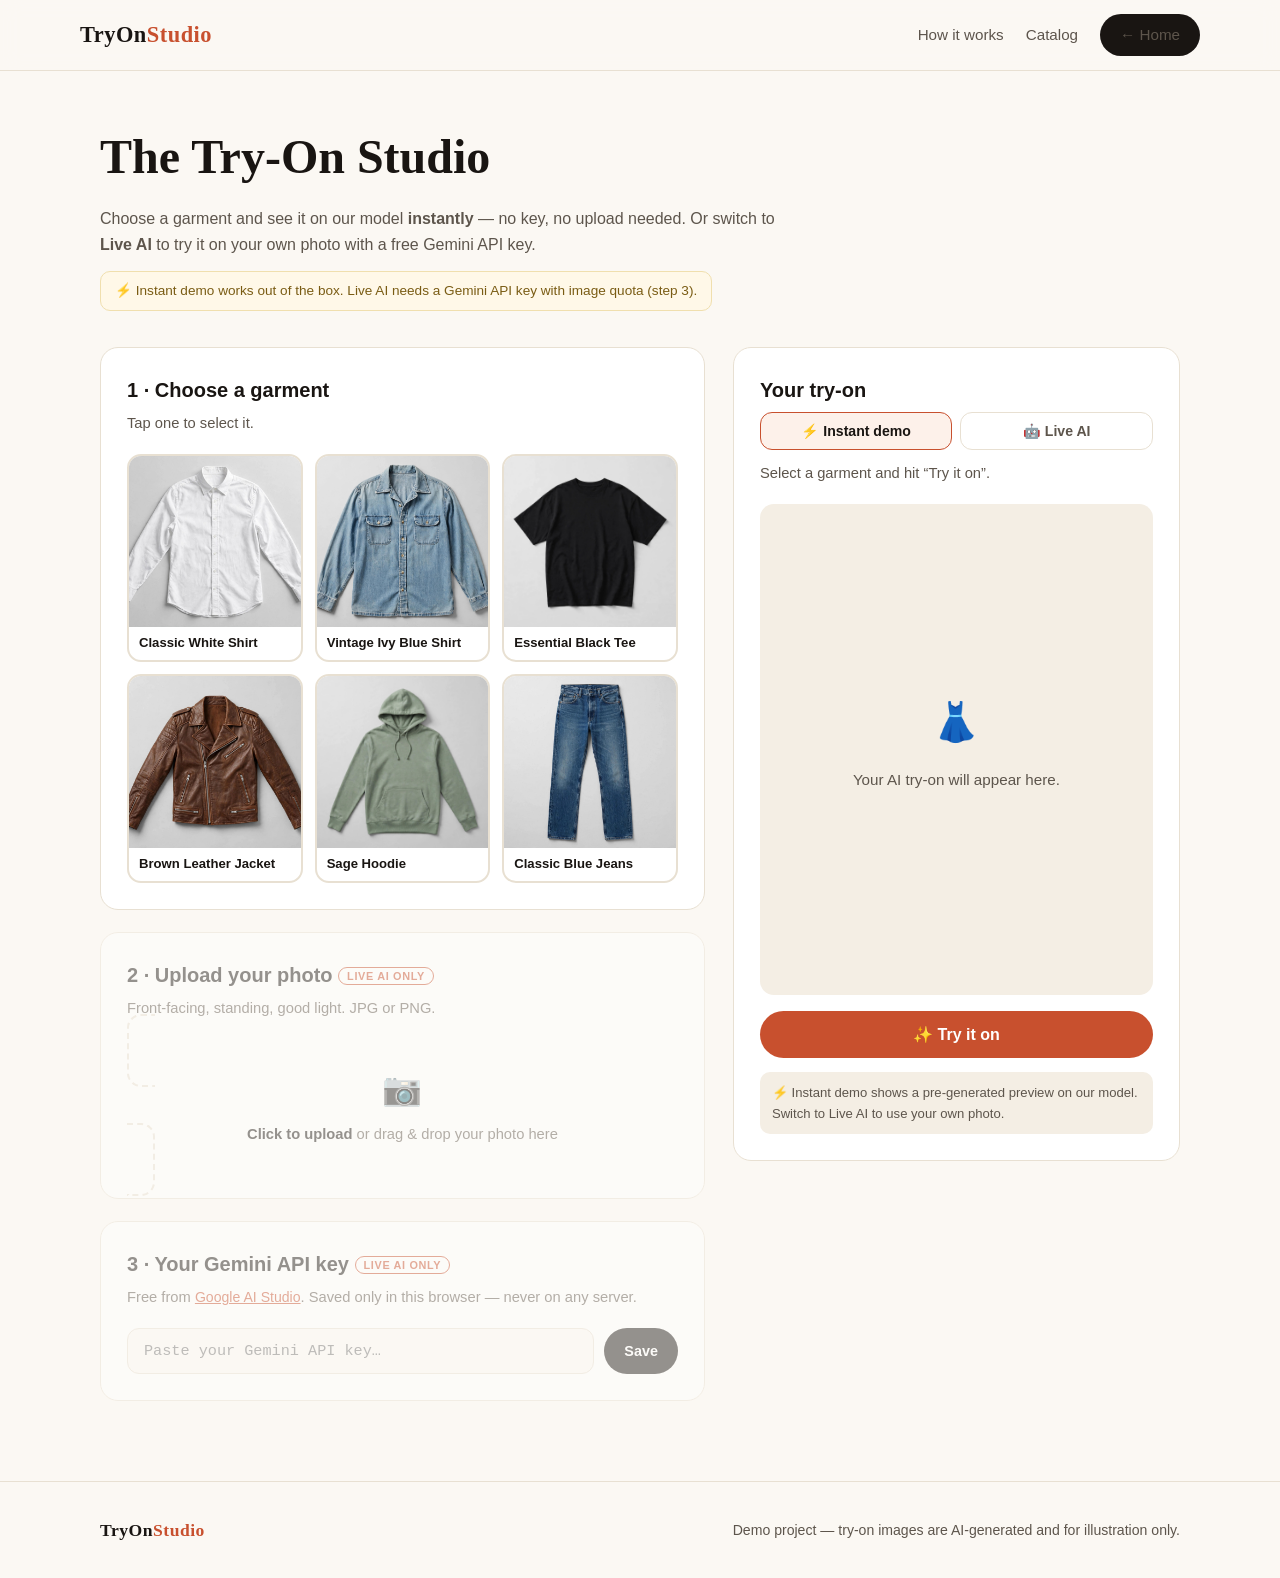
==== studio.html @ 897debf1 "Virtual try-on demo: instant demo mode + live AI studio" ====
<!DOCTYPE html>
<html lang="en">
<head>
  <meta charset="UTF-8" />
  <meta name="viewport" content="width=device-width, initial-scale=1.0" />
  <title>Try-On Studio — Virtual Try-On Demo</title>
  <meta name="description" content="Upload your photo, pick a garment, and let AI show you wearing it." />
  <link rel="stylesheet" href="styles.css" />
</head>
<body>

  <nav class="nav">
    <div class="wrap nav-inner">
      <a class="logo" href="index.html">TryOn<span>Studio</span></a>
      <div class="nav-links">
        <a href="index.html#how">How it works</a>
        <a href="index.html#catalog">Catalog</a>
        <a class="btn btn-sm" href="index.html">← Home</a>
      </div>
    </div>
  </nav>

  <div class="wrap">
    <div class="studio-head">
      <h1>The Try-On Studio</h1>
      <p>Choose a garment and see it on our model <strong>instantly</strong> — no key, no upload needed. Or switch to <strong>Live AI</strong> to try it on your own photo with a free Gemini API key.</p>
      <span class="key-note">⚡ Instant demo works out of the box. Live AI needs a Gemini API key with image quota (step 3).</span>
    </div>

    <div class="studio-grid">
      <!-- Controls -->
      <div>
        <div class="panel">
          <h2>1 · Choose a garment</h2>
          <p class="hint">Tap one to select it.</p>
          <div class="pick-grid" id="pickGrid"></div>
        </div>

        <div class="panel" id="photoPanel">
          <h2>2 · Upload your photo <span class="mode-tag">Live AI only</span></h2>
          <p class="hint">Front-facing, standing, good light. JPG or PNG.</p>
          <label class="upload-zone" id="uploadZone">
            <input type="file" id="photoInput" accept="image/*" />
            <div class="big">📷</div>
            <p><strong>Click to upload</strong> or drag &amp; drop your photo here</p>
          </label>
          <div class="photo-preview" id="photoPreview">
            <img id="photoImg" alt="Your uploaded photo" />
            <button id="removePhoto" type="button">Remove photo ✕</button>
          </div>
        </div>

        <div class="panel" id="keyPanel">
          <h2>3 · Your Gemini API key <span class="mode-tag">Live AI only</span></h2>
          <p class="hint">
            Free from <a class="small-link" href="https://aistudio.google.com/apikey" target="_blank" rel="noopener">Google AI Studio</a>.
            Saved only in this browser — never on any server.
          </p>
          <div class="key-row">
            <input type="password" id="apiKey" placeholder="Paste your Gemini API key…" autocomplete="off" spellcheck="false" />
            <button class="btn btn-sm" id="saveKey" type="button">Save</button>
          </div>
          <div class="key-saved" id="keySaved">✓ Key saved in this browser.</div>
        </div>
      </div>

      <!-- Result -->
      <div class="panel result-panel">
        <h2>Your try-on</h2>
        <div class="mode-toggle">
          <button type="button" class="mode-pill active" id="modeDemo">⚡ Instant demo</button>
          <button type="button" class="mode-pill" id="modeLive">🤖 Live AI</button>
        </div>
        <p class="hint" id="selectionHint">Select a garment and hit “Try it on”.</p>
        <div class="result-stage" id="resultStage">
          <div class="placeholder" id="resultPlaceholder">
            <div class="big">👗</div>
            <p>Your AI try-on will appear here.</p>
          </div>
        </div>
        <div class="error-box" id="errorBox"></div>
        <div class="result-actions">
          <button class="btn btn-accent" id="generateBtn" type="button">✨ Try it on</button>
        </div>
        <div class="result-actions" id="afterActions" style="display:none">
          <a class="btn" id="downloadBtn" download="tryon-result.jpg" href="#">⬇ Download</a>
          <button class="btn btn-ghost" id="againBtn" type="button">Try another</button>
        </div>
        <div class="demo-note" id="demoNote">⚡ Instant demo shows a pre-generated preview on our model. Switch to Live AI to use your own photo.</div>
      </div>
    </div>
  </div>

  <footer>
    <div class="wrap foot">
      <a class="logo" href="index.html" style="font-size:1.1rem">TryOn<span>Studio</span></a>
      <p>Demo project — try-on images are AI-generated and for illustration only.</p>
    </div>
  </footer>

  <script src="assets/garments.js"></script>
  <script src="app.js"></script>
</body>
</html>
---- styles.css ----
/* Virtual Try-On demo — styles */

:root {
  --bg: #fbf8f3;
  --bg-soft: #f4eee4;
  --ink: #191512;
  --ink-soft: #5d554c;
  --accent: #c8502e;
  --accent-dark: #a63e22;
  --card: #ffffff;
  --line: #e8e0d2;
  --radius: 18px;
  --shadow: 0 18px 50px rgba(25, 21, 18, 0.1);
  --font-head: Georgia, "Times New Roman", serif;
  --font-body: -apple-system, BlinkMacSystemFont, "Segoe UI", Roboto, Helvetica, Arial, sans-serif;
}

* { box-sizing: border-box; }

body {
  margin: 0;
  font-family: var(--font-body);
  background: var(--bg);
  color: var(--ink);
  line-height: 1.6;
  -webkit-font-smoothing: antialiased;
}

img { max-width: 100%; display: block; }

.wrap { max-width: 1120px; margin: 0 auto; padding: 0 20px; }

/* ---------- Nav ---------- */
.nav {
  position: sticky; top: 0; z-index: 50;
  background: rgba(251, 248, 243, 0.92);
  backdrop-filter: blur(10px);
  border-bottom: 1px solid var(--line);
}
.nav-inner {
  display: flex; align-items: center; justify-content: space-between;
  padding: 14px 0;
}
.logo {
  font-family: var(--font-head);
  font-size: 1.4rem; font-weight: 700; letter-spacing: 0.5px;
  text-decoration: none; color: var(--ink);
}
.logo span { color: var(--accent); }
.nav-links { display: flex; gap: 22px; align-items: center; }
.nav-links a {
  color: var(--ink-soft); text-decoration: none; font-size: 0.95rem; font-weight: 500;
}
.nav-links a:hover { color: var(--ink); }

/* ---------- Buttons ---------- */
.btn {
  display: inline-block;
  background: var(--ink); color: #fff;
  padding: 14px 30px; border-radius: 999px;
  text-decoration: none; font-weight: 600; font-size: 1rem;
  border: none; cursor: pointer;
  transition: transform 0.15s ease, background 0.15s ease;
}
.btn:hover { background: #000; transform: translateY(-1px); }
.btn-accent { background: var(--accent); }
.btn-accent:hover { background: var(--accent-dark); }
.btn-ghost {
  background: transparent; color: var(--ink);
  border: 1.5px solid var(--ink);
}
.btn-ghost:hover { background: var(--ink); color: #fff; }
.btn-sm { padding: 9px 20px; font-size: 0.9rem; }
.btn:disabled { opacity: 0.5; cursor: not-allowed; transform: none; }

/* ---------- Hero ---------- */
.hero { padding: 72px 0 60px; }
.hero-grid {
  display: grid; grid-template-columns: 1.05fr 0.95fr; gap: 48px;
  align-items: center;
}
.eyebrow {
  display: inline-block;
  font-size: 0.78rem; font-weight: 700; letter-spacing: 2.5px;
  text-transform: uppercase; color: var(--accent);
  margin-bottom: 18px;
}
.hero h1 {
  font-family: var(--font-head);
  font-size: clamp(2.4rem, 5vw, 3.8rem);
  line-height: 1.08; margin: 0 0 20px; font-weight: 700;
}
.hero h1 em { font-style: italic; color: var(--accent); }
.hero p.lead {
  font-size: 1.15rem; color: var(--ink-soft);
  max-width: 34rem; margin: 0 0 32px;
}
.hero-cta { display: flex; gap: 14px; flex-wrap: wrap; }
.hero-visual { position: relative; }
.hero-visual img.main {
  border-radius: 26px; box-shadow: var(--shadow);
  aspect-ratio: 4 / 5; object-fit: cover; width: 100%;
}
.badge-ai {
  position: absolute; top: 18px; left: 18px;
  background: rgba(25, 21, 18, 0.88); color: #fff;
  font-size: 0.78rem; font-weight: 600; letter-spacing: 0.4px;
  padding: 8px 14px; border-radius: 999px;
}
.badge-ai::before { content: "✨ "; }
.trust-row {
  display: flex; gap: 28px; margin-top: 44px; flex-wrap: wrap;
}
.trust-row div { font-size: 0.9rem; color: var(--ink-soft); }
.trust-row strong { display: block; font-size: 1.5rem; color: var(--ink); font-family: var(--font-head); }

/* ---------- Sections ---------- */
.section { padding: 72px 0; }
.section.alt { background: var(--bg-soft); }
.section h2 {
  font-family: var(--font-head);
  font-size: clamp(1.8rem, 3.4vw, 2.6rem);
  margin: 0 0 14px; line-height: 1.15;
}
.section .sub { color: var(--ink-soft); max-width: 40rem; margin: 0 0 40px; font-size: 1.08rem; }
.center { text-align: center; }
.center .sub { margin-left: auto; margin-right: auto; }

/* Steps */
.steps { display: grid; grid-template-columns: repeat(3, 1fr); gap: 22px; }
.step {
  background: var(--card); border: 1px solid var(--line);
  border-radius: var(--radius); padding: 30px 26px;
}
.step .num {
  width: 44px; height: 44px; border-radius: 50%;
  background: var(--ink); color: #fff;
  display: flex; align-items: center; justify-content: center;
  font-weight: 700; font-size: 1.1rem; margin-bottom: 18px;
}
.step h3 { margin: 0 0 8px; font-size: 1.15rem; }
.step p { margin: 0; color: var(--ink-soft); font-size: 0.96rem; }

/* Catalog */
.catalog-grid {
  display: grid; grid-template-columns: repeat(3, 1fr); gap: 22px;
}
.card {
  background: var(--card); border: 1px solid var(--line);
  border-radius: var(--radius); overflow: hidden;
  transition: transform 0.18s ease, box-shadow 0.18s ease;
}
.card:hover { transform: translateY(-4px); box-shadow: var(--shadow); }
.card .thumb { aspect-ratio: 1 / 1; overflow: hidden; background: #eee; }
.card .thumb img { width: 100%; height: 100%; object-fit: cover; transition: transform 0.3s ease; }
.card:hover .thumb img { transform: scale(1.04); }
.card-body { padding: 18px 20px 22px; }
.card-body .cat { font-size: 0.75rem; font-weight: 700; letter-spacing: 1.6px; text-transform: uppercase; color: var(--accent); }
.card-body h3 { margin: 6px 0 4px; font-size: 1.1rem; }
.card-body .price { color: var(--ink-soft); font-size: 0.95rem; margin-bottom: 14px; }

/* Brand section */
.brand-grid { display: grid; grid-template-columns: 1fr 1fr; gap: 48px; align-items: center; }
.brand-grid img { border-radius: 22px; box-shadow: var(--shadow); }
.perks { list-style: none; padding: 0; margin: 26px 0 34px; display: grid; gap: 16px; }
.perks li { display: flex; gap: 14px; align-items: flex-start; }
.perks .tick {
  flex: none; width: 30px; height: 30px; border-radius: 50%;
  background: var(--accent); color: #fff;
  display: flex; align-items: center; justify-content: center; font-weight: 700;
}
.perks strong { display: block; }
.perks span { color: var(--ink-soft); font-size: 0.95rem; }

/* Footer */
footer { border-top: 1px solid var(--line); padding: 34px 0; }
.foot { display: flex; justify-content: space-between; align-items: center; gap: 16px; flex-wrap: wrap; }
.foot p { margin: 0; color: var(--ink-soft); font-size: 0.88rem; }

/* ---------- Studio ---------- */
.studio-head { padding: 48px 0 8px; }
.studio-head h1 { font-family: var(--font-head); font-size: clamp(2rem, 4vw, 3rem); margin: 0 0 10px; }
.studio-head p { color: var(--ink-soft); max-width: 44rem; margin: 0; }
.key-note {
  display: inline-block; margin-top: 14px; font-size: 0.85rem;
  background: #fff8e8; border: 1px solid #f0dfae; color: #7a5c14;
  padding: 8px 14px; border-radius: 10px;
}
.studio-grid {
  display: grid; grid-template-columns: 1.15fr 0.85fr; gap: 28px;
  padding: 28px 0 80px; align-items: start;
}
.panel {
  background: var(--card); border: 1px solid var(--line);
  border-radius: var(--radius); padding: 26px;
}
.panel + .panel { margin-top: 22px; }
.panel h2 { font-size: 1.25rem; margin: 0 0 6px; font-family: var(--font-body); font-weight: 700; }
.panel .hint { color: var(--ink-soft); font-size: 0.92rem; margin: 0 0 18px; }
.pick-grid { display: grid; grid-template-columns: repeat(3, 1fr); gap: 12px; }
.pick {
  border: 2px solid var(--line); border-radius: 14px; overflow: hidden;
  cursor: pointer; background: #fff; padding: 0; text-align: left;
  transition: border-color 0.15s ease, transform 0.15s ease;
  font-family: inherit;
}
.pick:hover { transform: translateY(-2px); }
.pick.selected { border-color: var(--accent); box-shadow: 0 0 0 3px rgba(200, 80, 46, 0.18); }
.pick img { aspect-ratio: 1 / 1; object-fit: cover; width: 100%; }
.pick .pname { font-size: 0.82rem; font-weight: 600; padding: 8px 10px 10px; color: var(--ink); }

.upload-zone {
  border: 2px dashed var(--line); border-radius: 14px;
  padding: 26px; text-align: center; cursor: pointer;
  transition: border-color 0.15s ease, background 0.15s ease;
}
.upload-zone:hover, .upload-zone.dragover { border-color: var(--accent); background: #fff7f2; }
.upload-zone input { display: none; }
.upload-zone .big { font-size: 2rem; margin-bottom: 8px; }
.upload-zone p { margin: 0; color: var(--ink-soft); font-size: 0.92rem; }
.upload-zone p strong { color: var(--ink); }
.photo-preview { margin-top: 16px; display: none; }
.photo-preview.show { display: block; }
.photo-preview img { border-radius: 14px; max-height: 320px; width: 100%; object-fit: cover; }
.photo-preview button {
  margin-top: 10px; background: none; border: none; color: var(--accent);
  font-weight: 600; cursor: pointer; font-size: 0.9rem; padding: 0;
}

.key-row { display: flex; gap: 10px; }
.key-row input {
  flex: 1; padding: 13px 16px; border: 1.5px solid var(--line);
  border-radius: 12px; font-size: 0.95rem; font-family: monospace;
  background: var(--bg);
}
.key-row input:focus { outline: none; border-color: var(--accent); }
.key-saved { font-size: 0.85rem; color: #2e7d32; margin-top: 8px; display: none; }
.key-saved.show { display: block; }
.small-link { font-size: 0.88rem; color: var(--accent); }

/* Result panel */
.result-panel { position: sticky; top: 92px; }
.result-stage {
  background: var(--bg-soft); border-radius: 14px;
  aspect-ratio: 4 / 5; display: flex; align-items: center; justify-content: center;
  overflow: hidden; position: relative; text-align: center;
}
.result-stage .placeholder { padding: 30px; color: var(--ink-soft); font-size: 0.95rem; }
.result-stage .placeholder .big { font-size: 2.4rem; margin-bottom: 10px; }
.result-stage img.out { width: 100%; height: 100%; object-fit: cover; }

/* Mode toggle + demo preview */
.mode-toggle { display: flex; gap: 8px; margin-bottom: 12px; }
.mode-pill {
  flex: 1; padding: 10px 8px; border-radius: 12px; cursor: pointer;
  border: 1.5px solid var(--line); background: #fff; color: var(--ink-soft);
  font-family: var(--font-body); font-weight: 700; font-size: 0.88rem;
  transition: border-color 0.15s, background 0.15s, color 0.15s;
}
.mode-pill.active {
  border-color: var(--accent); background: #fdf1ea; color: var(--ink);
}
.mode-tag {
  font-family: var(--font-body); font-size: 0.68rem; font-weight: 700;
  text-transform: uppercase; letter-spacing: 0.06em; color: var(--accent);
  border: 1px solid var(--accent); border-radius: 999px; padding: 2px 8px;
  vertical-align: middle; white-space: nowrap;
}
.panel.dimmed { opacity: 0.45; }
.demo-badge {
  position: absolute; top: 12px; left: 12px; z-index: 2;
  background: rgba(25, 21, 18, 0.82); color: #fff;
  font-size: 0.75rem; font-weight: 700; padding: 6px 12px; border-radius: 999px;
}
.demo-note {
  margin-top: 14px; font-size: 0.82rem; color: var(--ink-soft);
  background: var(--bg-soft); border-radius: 10px; padding: 10px 12px;
}
.spinner {
  width: 46px; height: 46px; border-radius: 50%;
  border: 4px solid var(--line); border-top-color: var(--accent);
  animation: spin 0.9s linear infinite; margin: 0 auto 16px;
}
@keyframes spin { to { transform: rotate(360deg); } }
.status-line { font-weight: 600; }
.result-actions { display: flex; gap: 10px; margin-top: 16px; flex-wrap: wrap; }
.result-actions .btn { flex: 1; text-align: center; }
.error-box {
  display: none; margin-top: 14px; font-size: 0.9rem;
  background: #fdecea; border: 1px solid #f5c6c0; color: #a32c1e;
  padding: 12px 16px; border-radius: 10px;
}
.error-box.show { display: block; }
.sample-link { margin-top: 14px; font-size: 0.9rem; text-align: center; }
.sample-link button {
  background: none; border: none; color: var(--accent);
  font-weight: 600; cursor: pointer; font-size: 0.9rem; text-decoration: underline;
  padding: 0;
}

/* Modal */
.modal {
  display: none; position: fixed; inset: 0; z-index: 100;
  background: rgba(20, 15, 10, 0.8);
  align-items: center; justify-content: center; padding: 20px;
}
.modal.open { display: flex; }
.modal-box {
  background: #fff; border-radius: 20px; max-width: 520px; width: 100%;
  overflow: hidden; box-shadow: var(--shadow);
}
.modal-box img { width: 100%; aspect-ratio: 4 / 5; object-fit: cover; }
.modal-box .mbody { padding: 20px 24px 26px; }
.modal-box .mbody h3 { margin: 0 0 6px; }
.modal-box .mbody p { margin: 0 0 18px; color: var(--ink-soft); font-size: 0.94rem; }

/* Responsive */
@media (max-width: 900px) {
  .hero-grid, .brand-grid, .studio-grid { grid-template-columns: 1fr; }
  .steps { grid-template-columns: 1fr; }
  .catalog-grid { grid-template-columns: repeat(2, 1fr); }
  .result-panel { position: static; }
  .nav-links a:not(.btn) { display: none; }
  .hero { padding: 48px 0 40px; }
}
@media (max-width: 560px) {
  .catalog-grid, .pick-grid { grid-template-columns: repeat(2, 1fr); }
  .key-row { flex-direction: column; }
}
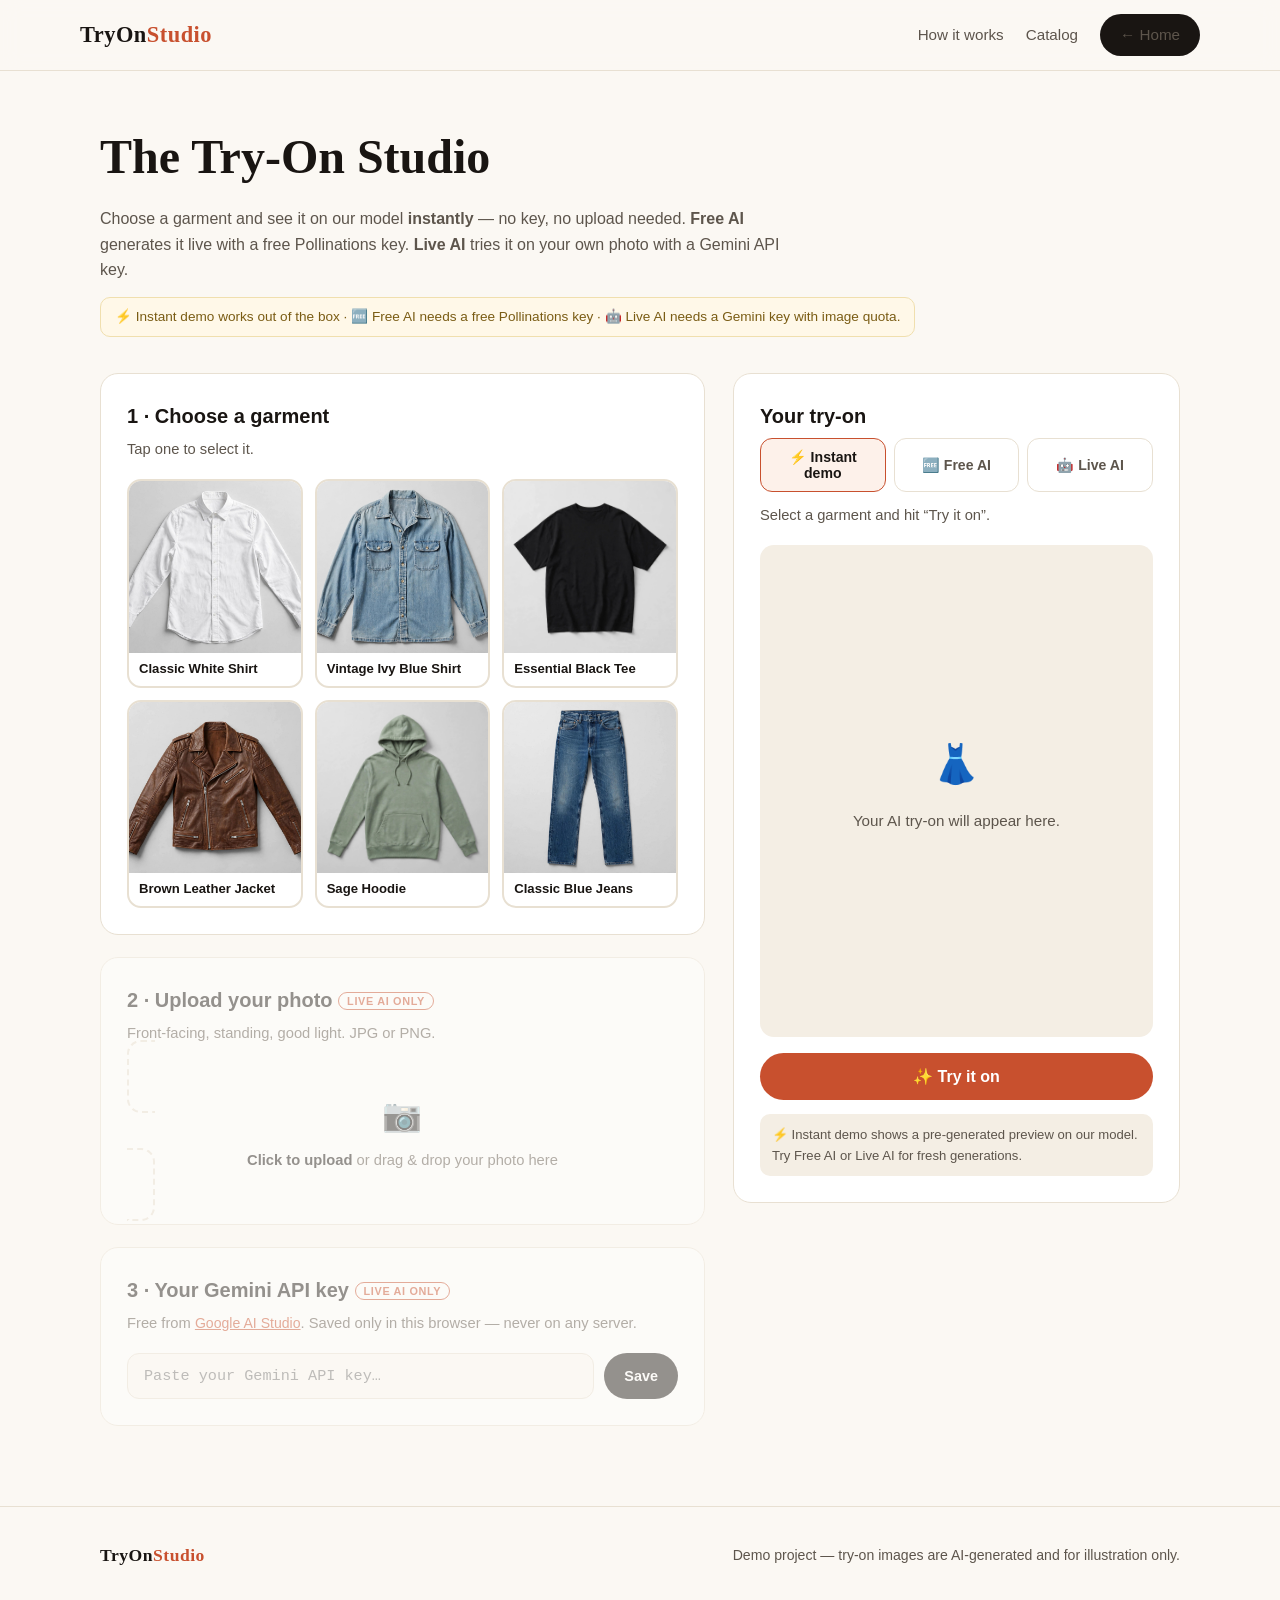
==== commit ee05bd3f: "Add Free AI mode (Pollinations, free key) as third studio mode" ====
--- a/studio.html
+++ b/studio.html
@@ -23,8 +23,8 @@
   <div class="wrap">
     <div class="studio-head">
       <h1>The Try-On Studio</h1>
-      <p>Choose a garment and see it on our model <strong>instantly</strong> — no key, no upload needed. Or switch to <strong>Live AI</strong> to try it on your own photo with a free Gemini API key.</p>
-      <span class="key-note">⚡ Instant demo works out of the box. Live AI needs a Gemini API key with image quota (step 3).</span>
+      <p>Choose a garment and see it on our model <strong>instantly</strong> — no key, no upload needed. <strong>Free AI</strong> generates it live with a free Pollinations key. <strong>Live AI</strong> tries it on your own photo with a Gemini API key.</p>
+      <span class="key-note">⚡ Instant demo works out of the box · 🆓 Free AI needs a free Pollinations key · 🤖 Live AI needs a Gemini key with image quota.</span>
     </div>
 
     <div class="studio-grid">
@@ -69,7 +69,16 @@
         <h2>Your try-on</h2>
         <div class="mode-toggle">
           <button type="button" class="mode-pill active" id="modeDemo">⚡ Instant demo</button>
+          <button type="button" class="mode-pill" id="modeFree">🆓 Free AI</button>
           <button type="button" class="mode-pill" id="modeLive">🤖 Live AI</button>
+        </div>
+        <div class="free-key-wrap" id="freeKeyWrap" style="display:none">
+          <p class="hint">Free key from <a class="small-link" href="https://enter.pollinations.ai/keys" target="_blank" rel="noopener">enter.pollinations.ai</a> — no card needed. Saved only in this browser.</p>
+          <div class="key-row">
+            <input type="password" id="freeKey" placeholder="Paste your Pollinations API key…" autocomplete="off" spellcheck="false" />
+            <button class="btn btn-sm" id="saveFreeKey" type="button">Save</button>
+          </div>
+          <div class="key-saved" id="freeKeySaved">✓ Key saved in this browser.</div>
         </div>
         <p class="hint" id="selectionHint">Select a garment and hit “Try it on”.</p>
         <div class="result-stage" id="resultStage">
@@ -86,7 +95,8 @@
           <a class="btn" id="downloadBtn" download="tryon-result.jpg" href="#">⬇ Download</a>
           <button class="btn btn-ghost" id="againBtn" type="button">Try another</button>
         </div>
-        <div class="demo-note" id="demoNote">⚡ Instant demo shows a pre-generated preview on our model. Switch to Live AI to use your own photo.</div>
+        <div class="demo-note" id="demoNote">⚡ Instant demo shows a pre-generated preview on our model. Try Free AI or Live AI for fresh generations.</div>
+        <div class="demo-note" id="freeNote" style="display:none">🆓 Free AI generates a fresh try-on on our model photo via Pollinations (free key above). Your own photo isn't used in this mode — switch to Live AI for that.</div>
       </div>
     </div>
   </div>
--- a/styles.css
+++ b/styles.css
@@ -276,6 +276,8 @@
   margin-top: 14px; font-size: 0.82rem; color: var(--ink-soft);
   background: var(--bg-soft); border-radius: 10px; padding: 10px 12px;
 }
+.free-key-wrap { margin-bottom: 12px; }
+.free-key-wrap .hint { margin-top: 0; }
 .spinner {
   width: 46px; height: 46px; border-radius: 50%;
   border: 4px solid var(--line); border-top-color: var(--accent);
